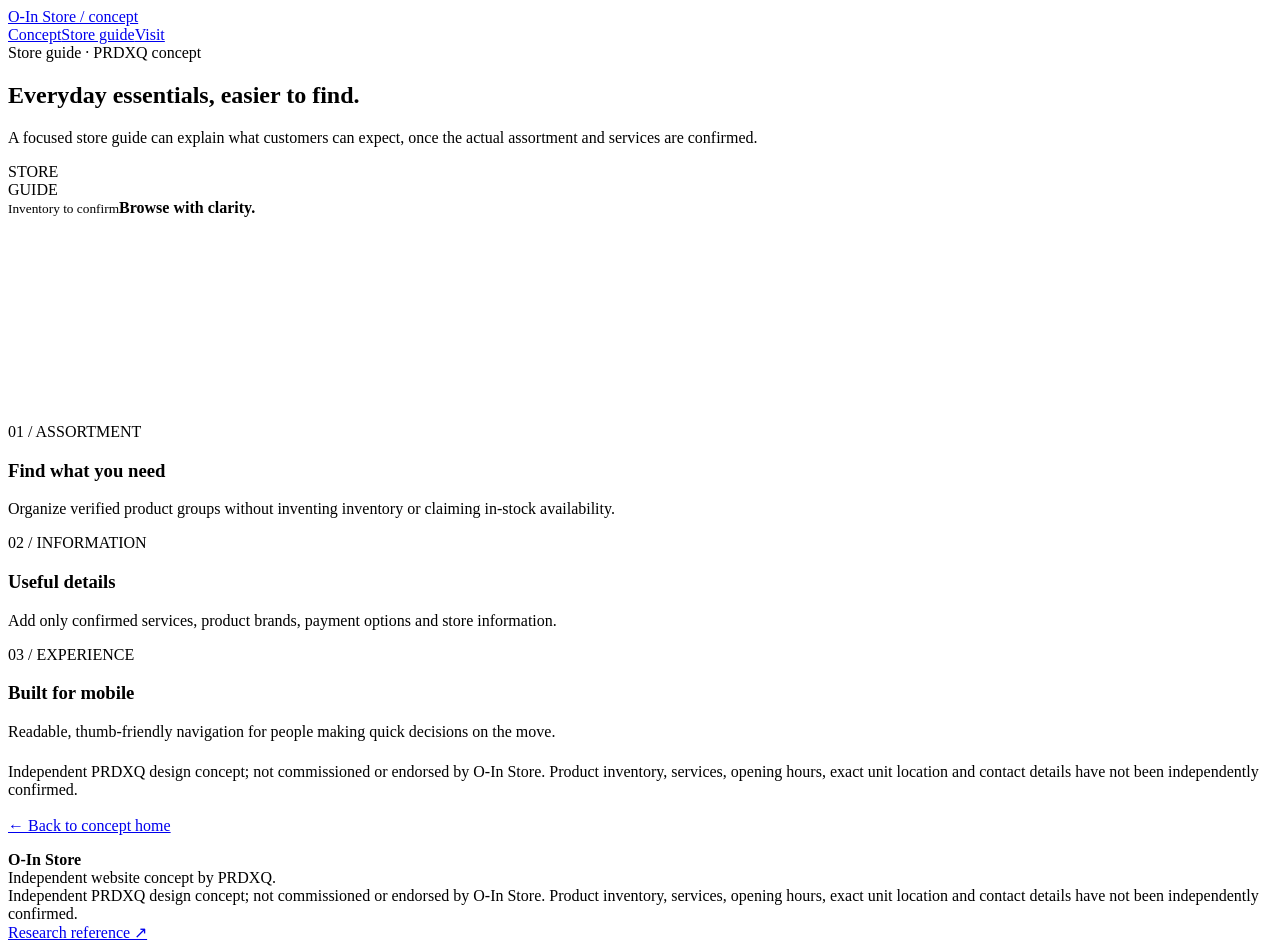
==== store.html @ 0311e139 "Build O-In Store website: store.html" ====
<!doctype html><html lang="en"><head><meta charset="utf-8"><meta name="viewport" content="width=device-width, initial-scale=1"><meta name="description" content="O-In Store — independent PRDXQ website concept."><meta name="theme-color" content="#b4d43f"><title>Store guide · O-In Store | PRDXQ Concept</title><link rel="stylesheet" href="assets/styles.css"></head><body><header class="bar"><a class="brand" href="index.html">O-In Store <span>/ concept</span></a><nav class="nav" aria-label="Main navigation"><a href="index.html" >Concept</a><a href="store.html" aria-current="page">Store guide</a><a href="visit.html" >Visit</a></nav></header><main class="wrap"><section class="hero" style="grid-template-columns:1fr;min-height:unset;padding-bottom:30px"><div><span class="eyebrow">Store guide · PRDXQ concept</span><h1>Everyday essentials, easier to find.</h1><p class="lead">A focused store guide can explain what customers can expect, once the actual assortment and services are confirmed.</p></div><div class="art" style="min-height:230px"><div class="orbit"></div><div class="orbit two"></div><div class="art-word">STORE<br>GUIDE</div><div class="glass"><small>Inventory to confirm</small><strong>Browse with clarity.</strong></div></div></section><section class="section"><div class="cards"><article class="card"><span class="num">01 / ASSORTMENT</span><h3>Find what you need</h3><p>Organize verified product groups without inventing inventory or claiming in-stock availability.</p></article><article class="card"><span class="num">02 / INFORMATION</span><h3>Useful details</h3><p>Add only confirmed services, product brands, payment options and store information.</p></article><article class="card"><span class="num">03 / EXPERIENCE</span><h3>Built for mobile</h3><p>Readable, thumb-friendly navigation for people making quick decisions on the move.</p></article></div><div class="notice" style="margin-top:22px">Independent PRDXQ design concept; not commissioned or endorsed by O-In Store. Product inventory, services, opening hours, exact unit location and contact details have not been independently confirmed.</div><p style="margin-top:18px"><a class="btn alt" href="index.html">← Back to concept home</a></p></section></main><footer class="wrap footer"><div><strong>O-In Store</strong><br>Independent website concept by PRDXQ.</div><div>Independent PRDXQ design concept; not commissioned or endorsed by O-In Store. Product inventory, services, opening hours, exact unit location and contact details have not been independently confirmed.<br><a href="https://www.gateway-gardens.de/en/life/" target="_blank" rel="noreferrer">Research reference ↗</a></div></footer></body></html>
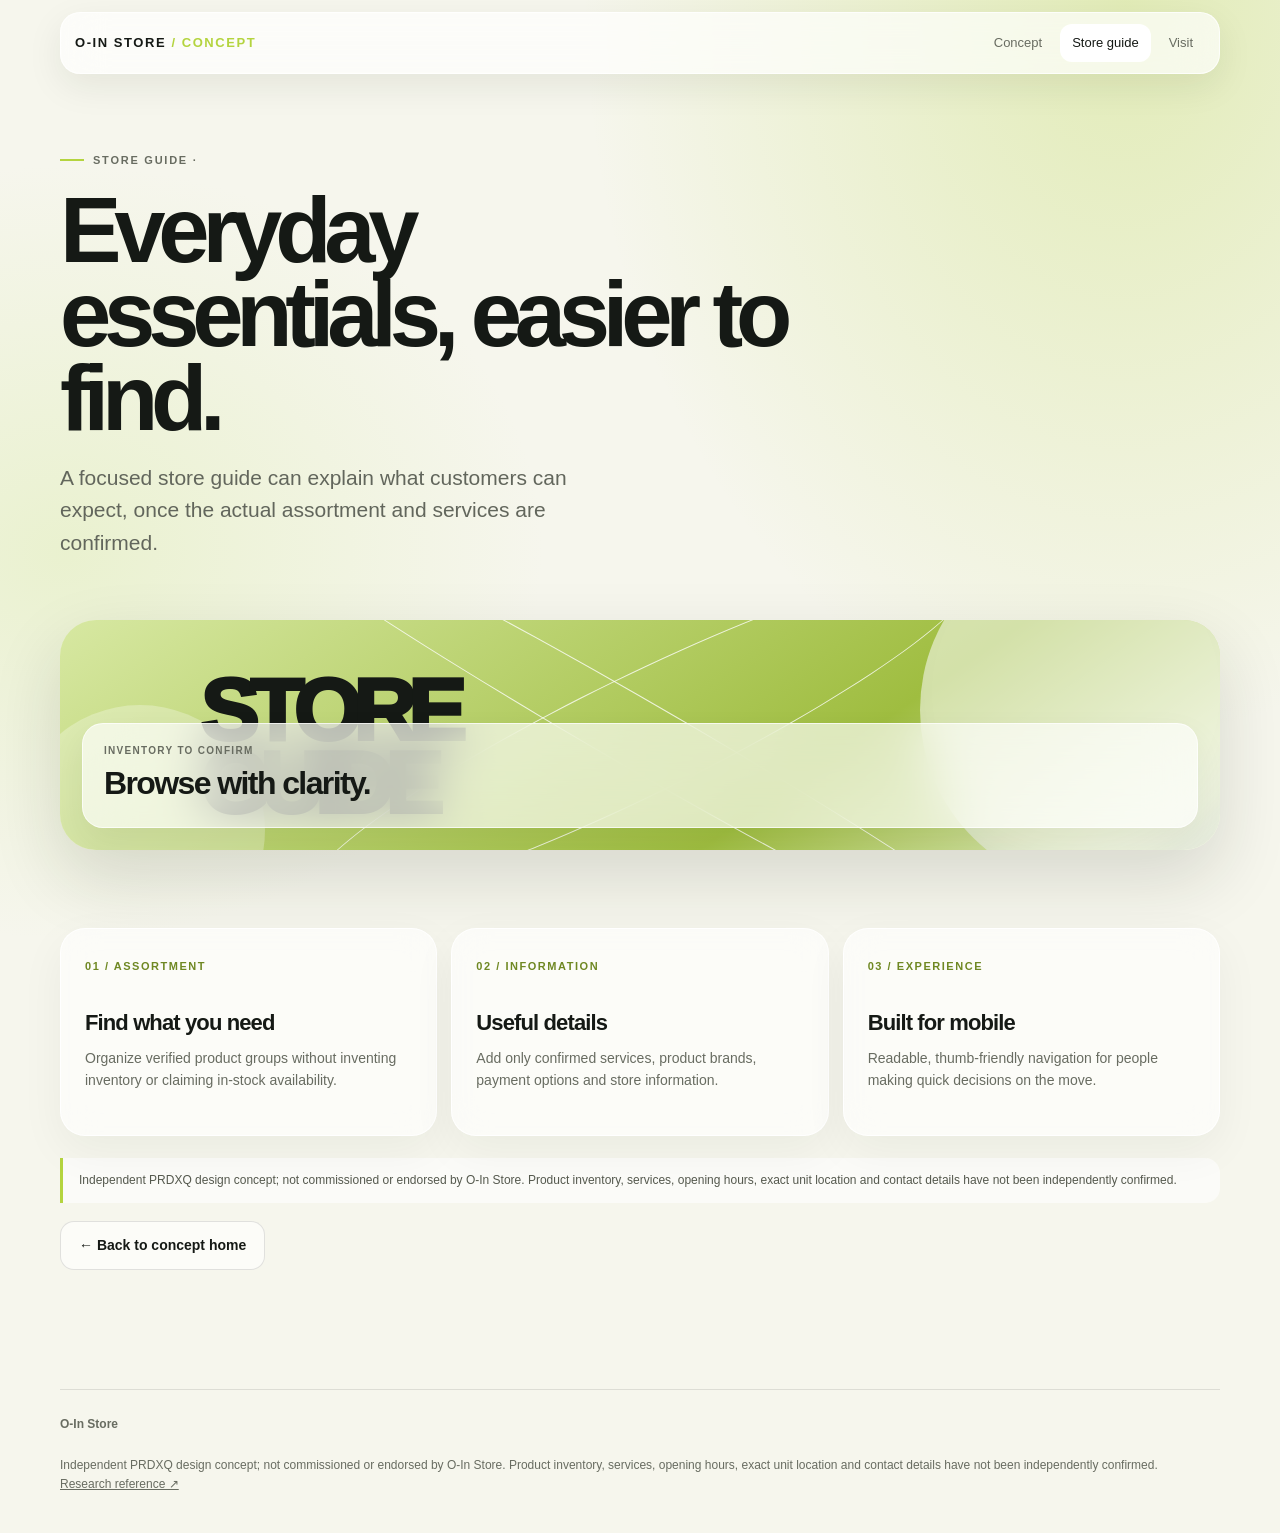
==== commit b347be0c: "Remove visible concept labels for client presentation" ====
--- a/store.html
+++ b/store.html
@@ -1 +1 @@
-<!doctype html><html lang="en"><head><meta charset="utf-8"><meta name="viewport" content="width=device-width, initial-scale=1"><meta name="description" content="O-In Store — independent PRDXQ website concept."><meta name="theme-color" content="#b4d43f"><title>Store guide · O-In Store | PRDXQ Concept</title><link rel="stylesheet" href="assets/styles.css"></head><body><header class="bar"><a class="brand" href="index.html">O-In Store <span>/ concept</span></a><nav class="nav" aria-label="Main navigation"><a href="index.html" >Concept</a><a href="store.html" aria-current="page">Store guide</a><a href="visit.html" >Visit</a></nav></header><main class="wrap"><section class="hero" style="grid-template-columns:1fr;min-height:unset;padding-bottom:30px"><div><span class="eyebrow">Store guide · PRDXQ concept</span><h1>Everyday essentials, easier to find.</h1><p class="lead">A focused store guide can explain what customers can expect, once the actual assortment and services are confirmed.</p></div><div class="art" style="min-height:230px"><div class="orbit"></div><div class="orbit two"></div><div class="art-word">STORE<br>GUIDE</div><div class="glass"><small>Inventory to confirm</small><strong>Browse with clarity.</strong></div></div></section><section class="section"><div class="cards"><article class="card"><span class="num">01 / ASSORTMENT</span><h3>Find what you need</h3><p>Organize verified product groups without inventing inventory or claiming in-stock availability.</p></article><article class="card"><span class="num">02 / INFORMATION</span><h3>Useful details</h3><p>Add only confirmed services, product brands, payment options and store information.</p></article><article class="card"><span class="num">03 / EXPERIENCE</span><h3>Built for mobile</h3><p>Readable, thumb-friendly navigation for people making quick decisions on the move.</p></article></div><div class="notice" style="margin-top:22px">Independent PRDXQ design concept; not commissioned or endorsed by O-In Store. Product inventory, services, opening hours, exact unit location and contact details have not been independently confirmed.</div><p style="margin-top:18px"><a class="btn alt" href="index.html">← Back to concept home</a></p></section></main><footer class="wrap footer"><div><strong>O-In Store</strong><br>Independent website concept by PRDXQ.</div><div>Independent PRDXQ design concept; not commissioned or endorsed by O-In Store. Product inventory, services, opening hours, exact unit location and contact details have not been independently confirmed.<br><a href="https://www.gateway-gardens.de/en/life/" target="_blank" rel="noreferrer">Research reference ↗</a></div></footer></body></html>+<!doctype html><html lang="en"><head><meta charset="utf-8"><meta name="viewport" content="width=device-width, initial-scale=1"><meta name="description" content="O-In Store — independent PRDXQ website concept."><meta name="theme-color" content="#b4d43f"><title>Store guide · O-In Store | </title><link rel="stylesheet" href="assets/styles.css"></head><body><header class="bar"><a class="brand" href="index.html">O-In Store <span>/ concept</span></a><nav class="nav" aria-label="Main navigation"><a href="index.html" >Concept</a><a href="store.html" aria-current="page">Store guide</a><a href="visit.html" >Visit</a></nav></header><main class="wrap"><section class="hero" style="grid-template-columns:1fr;min-height:unset;padding-bottom:30px"><div><span class="eyebrow">Store guide · </span><h1>Everyday essentials, easier to find.</h1><p class="lead">A focused store guide can explain what customers can expect, once the actual assortment and services are confirmed.</p></div><div class="art" style="min-height:230px"><div class="orbit"></div><div class="orbit two"></div><div class="art-word">STORE<br>GUIDE</div><div class="glass"><small>Inventory to confirm</small><strong>Browse with clarity.</strong></div></div></section><section class="section"><div class="cards"><article class="card"><span class="num">01 / ASSORTMENT</span><h3>Find what you need</h3><p>Organize verified product groups without inventing inventory or claiming in-stock availability.</p></article><article class="card"><span class="num">02 / INFORMATION</span><h3>Useful details</h3><p>Add only confirmed services, product brands, payment options and store information.</p></article><article class="card"><span class="num">03 / EXPERIENCE</span><h3>Built for mobile</h3><p>Readable, thumb-friendly navigation for people making quick decisions on the move.</p></article></div><div class="notice" style="margin-top:22px">Independent PRDXQ design concept; not commissioned or endorsed by O-In Store. Product inventory, services, opening hours, exact unit location and contact details have not been independently confirmed.</div><p style="margin-top:18px"><a class="btn alt" href="index.html">← Back to concept home</a></p></section></main><footer class="wrap footer"><div><strong>O-In Store</strong><br></div><div>Independent PRDXQ design concept; not commissioned or endorsed by O-In Store. Product inventory, services, opening hours, exact unit location and contact details have not been independently confirmed.<br><a href="https://www.gateway-gardens.de/en/life/" target="_blank" rel="noreferrer">Research reference ↗</a></div></footer></body></html>
--- a/assets/styles.css
+++ b/assets/styles.css
@@ -0,0 +1 @@
+:root{--accent:#b4d43f;--secondary:#dff1a7;--ink:#151915;--paper:#f6f6ed;--muted:#686c61;--glass:rgba(255,255,255,.61);--line:rgba(255,255,255,.76)}*{box-sizing:border-box}html{scroll-behavior:smooth}body{margin:0;color:var(--ink);font-family:Inter,-apple-system,BlinkMacSystemFont,"Segoe UI",sans-serif;line-height:1.55;background:radial-gradient(ellipse at 88% 0%,rgba(180,212,63,.31),transparent 34rem),radial-gradient(ellipse at 5% 36%,rgba(210,232,150,.34),transparent 30rem),var(--paper)}a{color:inherit}.wrap{width:min(1160px,calc(100% - 40px));margin:auto}.bar{position:sticky;top:10px;z-index:5;width:min(1160px,calc(100% - 24px));margin:12px auto 0;padding:11px 14px;display:flex;align-items:center;justify-content:space-between;gap:16px;border:1px solid var(--line);border-radius:20px;background:rgba(255,255,255,.68);backdrop-filter:blur(22px);box-shadow:0 12px 36px rgba(28,35,18,.08)}.brand{text-decoration:none;font-size:13px;font-weight:900;letter-spacing:.12em;text-transform:uppercase;white-space:nowrap}.brand span{color:var(--accent)}.nav{display:flex;gap:6px;flex-wrap:wrap;justify-content:flex-end}.nav a{text-decoration:none;padding:9px 12px;border-radius:12px;font-size:13px;color:var(--muted)}.nav a:hover,.nav a[aria-current=page]{background:#fff;color:var(--ink)}.hero{min-height:590px;display:grid;grid-template-columns:1.04fr .96fr;align-items:center;gap:40px;padding:70px 0 58px}.eyebrow{display:inline-flex;align-items:center;gap:9px;color:var(--muted);font-weight:850;text-transform:uppercase;letter-spacing:.16em;font-size:11px}.eyebrow:before{content:"";width:24px;height:2px;background:var(--accent)}h1{font-size:clamp(48px,7.2vw,94px);line-height:.91;letter-spacing:-.078em;max-width:760px;margin:20px 0}.lead{font-size:clamp(17px,2vw,21px);max-width:545px;color:#62665c}.actions{display:flex;gap:10px;flex-wrap:wrap;margin-top:28px}.btn{display:inline-flex;align-items:center;justify-content:center;padding:13px 18px;border-radius:14px;text-decoration:none;font-weight:800;font-size:14px;background:var(--ink);color:white;border:1px solid var(--ink);transition:transform .2s,box-shadow .2s}.btn:hover{transform:translateY(-2px);box-shadow:0 10px 22px rgba(0,0,0,.12)}.btn.alt{color:var(--ink);background:rgba(255,255,255,.63);border-color:rgba(0,0,0,.11)}.art{min-height:430px;position:relative;overflow:hidden;border-radius:36px;background:linear-gradient(145deg,#d7e8a2,#9fbd40 65%,#edf4d8);box-shadow:0 28px 70px rgba(26,34,15,.14)}.art:before{content:"";position:absolute;width:360px;height:360px;top:-90px;right:-60px;border-radius:50%;background:rgba(255,255,255,.55);box-shadow:inset -24px -18px 45px rgba(20,40,0,.07)}.art:after{content:"";position:absolute;width:250px;height:250px;bottom:-105px;left:-45px;border-radius:50%;background:rgba(255,255,255,.28)}.orbit{position:absolute;inset:24% 18%;border:1px solid rgba(255,255,255,.78);border-radius:50%;transform:rotate(-26deg)}.orbit.two{inset:35% 8%;transform:rotate(30deg)}.art-word{position:absolute;z-index:1;top:24%;left:12%;font-size:clamp(54px,7vw,88px);line-height:.82;letter-spacing:-.1em;font-weight:950;white-space:pre-line}.glass{position:absolute;z-index:2;left:22px;right:22px;bottom:22px;padding:19px 21px;border:1px solid rgba(255,255,255,.72);border-radius:21px;background:rgba(255,255,255,.65);backdrop-filter:blur(24px);box-shadow:0 15px 34px rgba(22,40,4,.07)}.glass small{display:block;color:var(--muted);font-size:10px;letter-spacing:.13em;text-transform:uppercase;font-weight:850}.glass strong{font-size:clamp(20px,2.8vw,32px);letter-spacing:-.05em}.section{padding:48px 0}.section-head{display:flex;align-items:end;justify-content:space-between;gap:26px;margin-bottom:23px}.section h2{font-size:clamp(31px,4.6vw,55px);line-height:1;letter-spacing:-.07em;margin:12px 0}.section-intro{max-width:520px;color:var(--muted);margin:0}.cards{display:grid;grid-template-columns:repeat(3,1fr);gap:14px}.card{min-height:208px;padding:24px;border:1px solid rgba(255,255,255,.9);border-radius:25px;background:var(--glass);backdrop-filter:blur(18px);box-shadow:0 15px 45px rgba(26,34,15,.05)}.num{color:#6f8823;font-size:11px;letter-spacing:.14em;font-weight:900}.card h3{font-size:22px;letter-spacing:-.04em;margin:28px 0 8px}.card p{font-size:14px;color:var(--muted);margin:0}.band{padding:clamp(27px,5vw,55px);border-radius:30px;background:var(--ink);color:#fff;position:relative;overflow:hidden;display:flex;align-items:center;justify-content:space-between;gap:25px}.band:after{content:"";position:absolute;width:280px;height:280px;border-radius:50%;background:var(--accent);opacity:.55;right:5%;top:-150px}.band>div{position:relative;z-index:1}.band h2{font-size:clamp(30px,4vw,49px);line-height:1.02;letter-spacing:-.06em;margin:10px 0;max-width:680px}.band p{max-width:580px;color:rgba(255,255,255,.7)}.band .btn{background:#fff;color:var(--ink);border-color:#fff}.notice{border-left:3px solid var(--accent);background:rgba(255,255,255,.61);border-radius:0 15px 15px 0;padding:13px 16px;color:#55594e;font-size:12px}.footer{display:flex;justify-content:space-between;gap:22px;flex-wrap:wrap;margin-top:55px;padding:25px 0 40px;border-top:1px solid rgba(0,0,0,.1);font-size:12px;color:var(--muted)}.footer a{color:inherit}@media(max-width:760px){.wrap{width:min(100% - 28px,580px)}.bar{align-items:flex-start;flex-direction:column;gap:8px;border-radius:17px;top:6px}.nav{justify-content:flex-start;width:100%}.nav a{padding:8px 9px;font-size:12px}.hero{grid-template-columns:1fr;gap:24px;padding:48px 0 28px;min-height:unset}.art{min-height:330px}.section{padding:34px 0}.section-head{display:block}.section-intro{margin-top:14px}.cards{grid-template-columns:1fr}.band{align-items:flex-start;flex-direction:column}.footer{display:block}.footer>*{margin-bottom:8px}}@media(prefers-reduced-motion:reduce){html{scroll-behavior:auto}*,*:before,*:after{transition:none!important;animation:none!important}}
